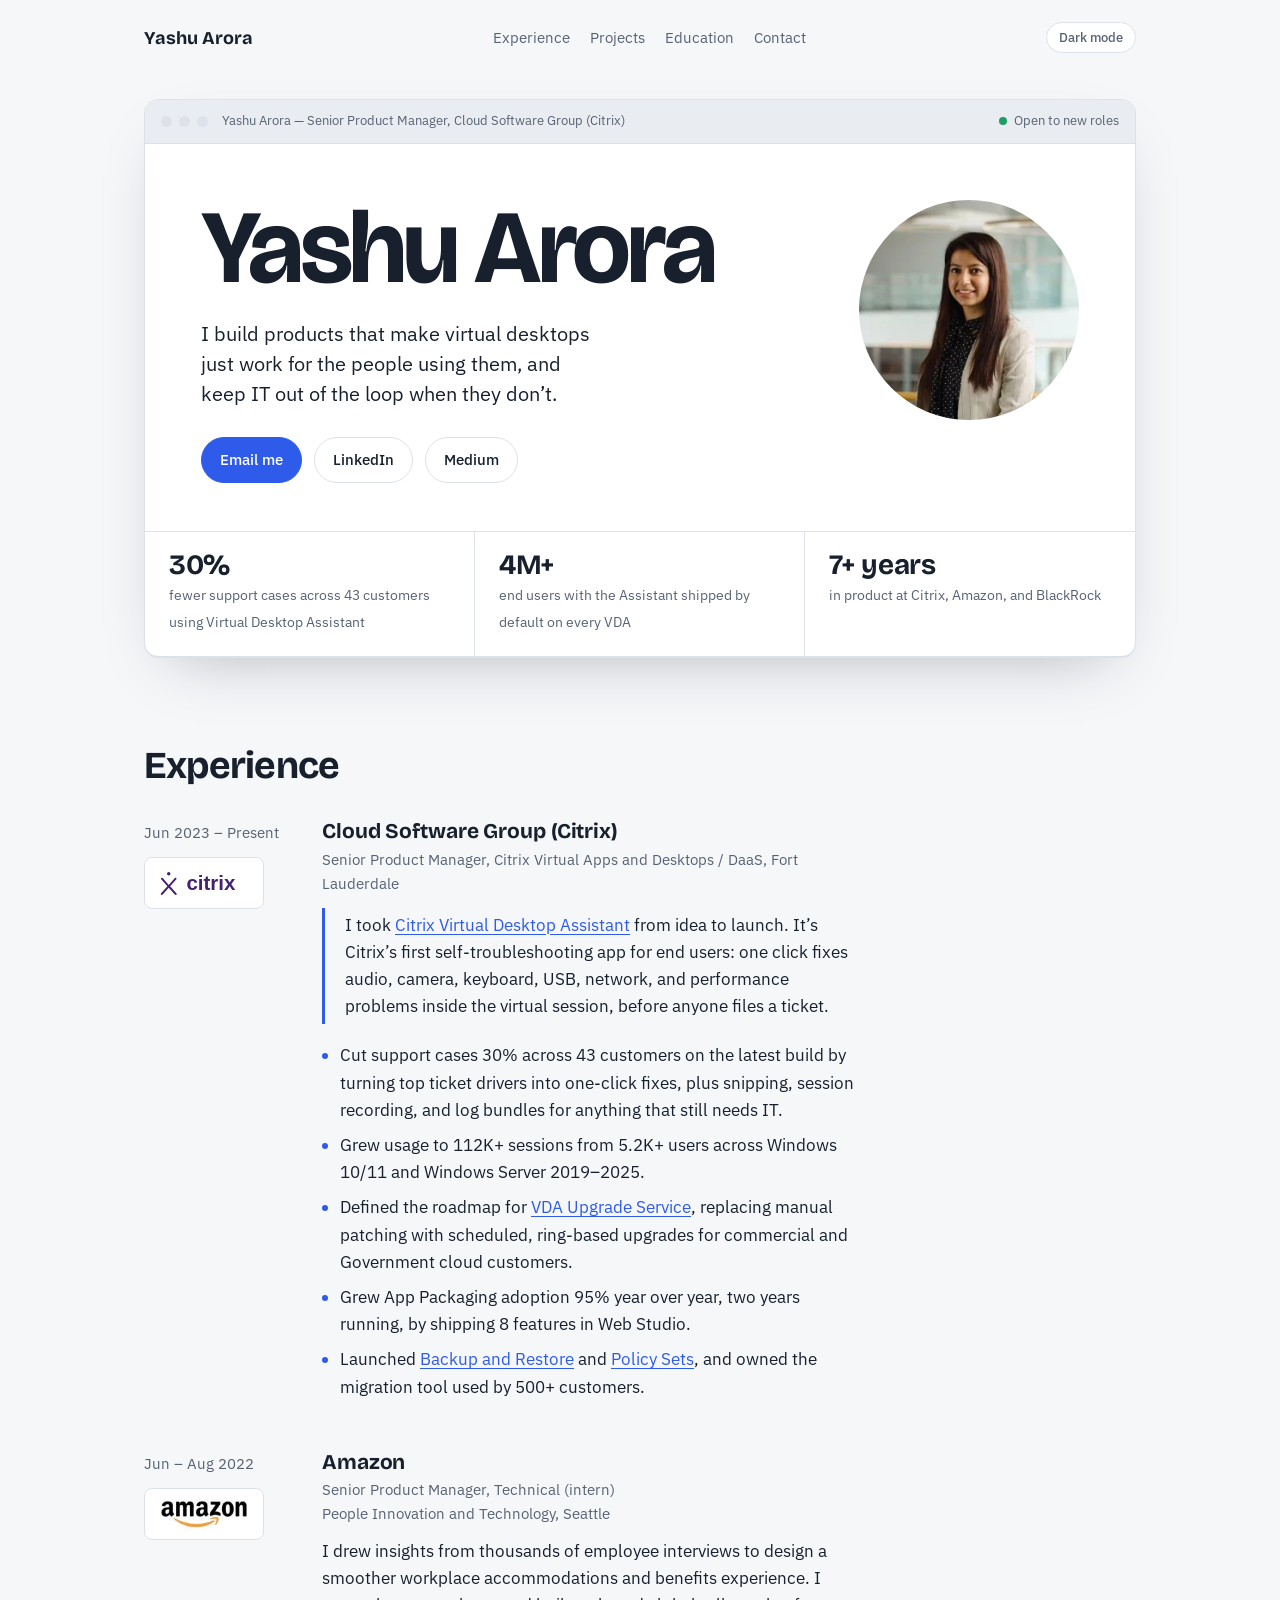
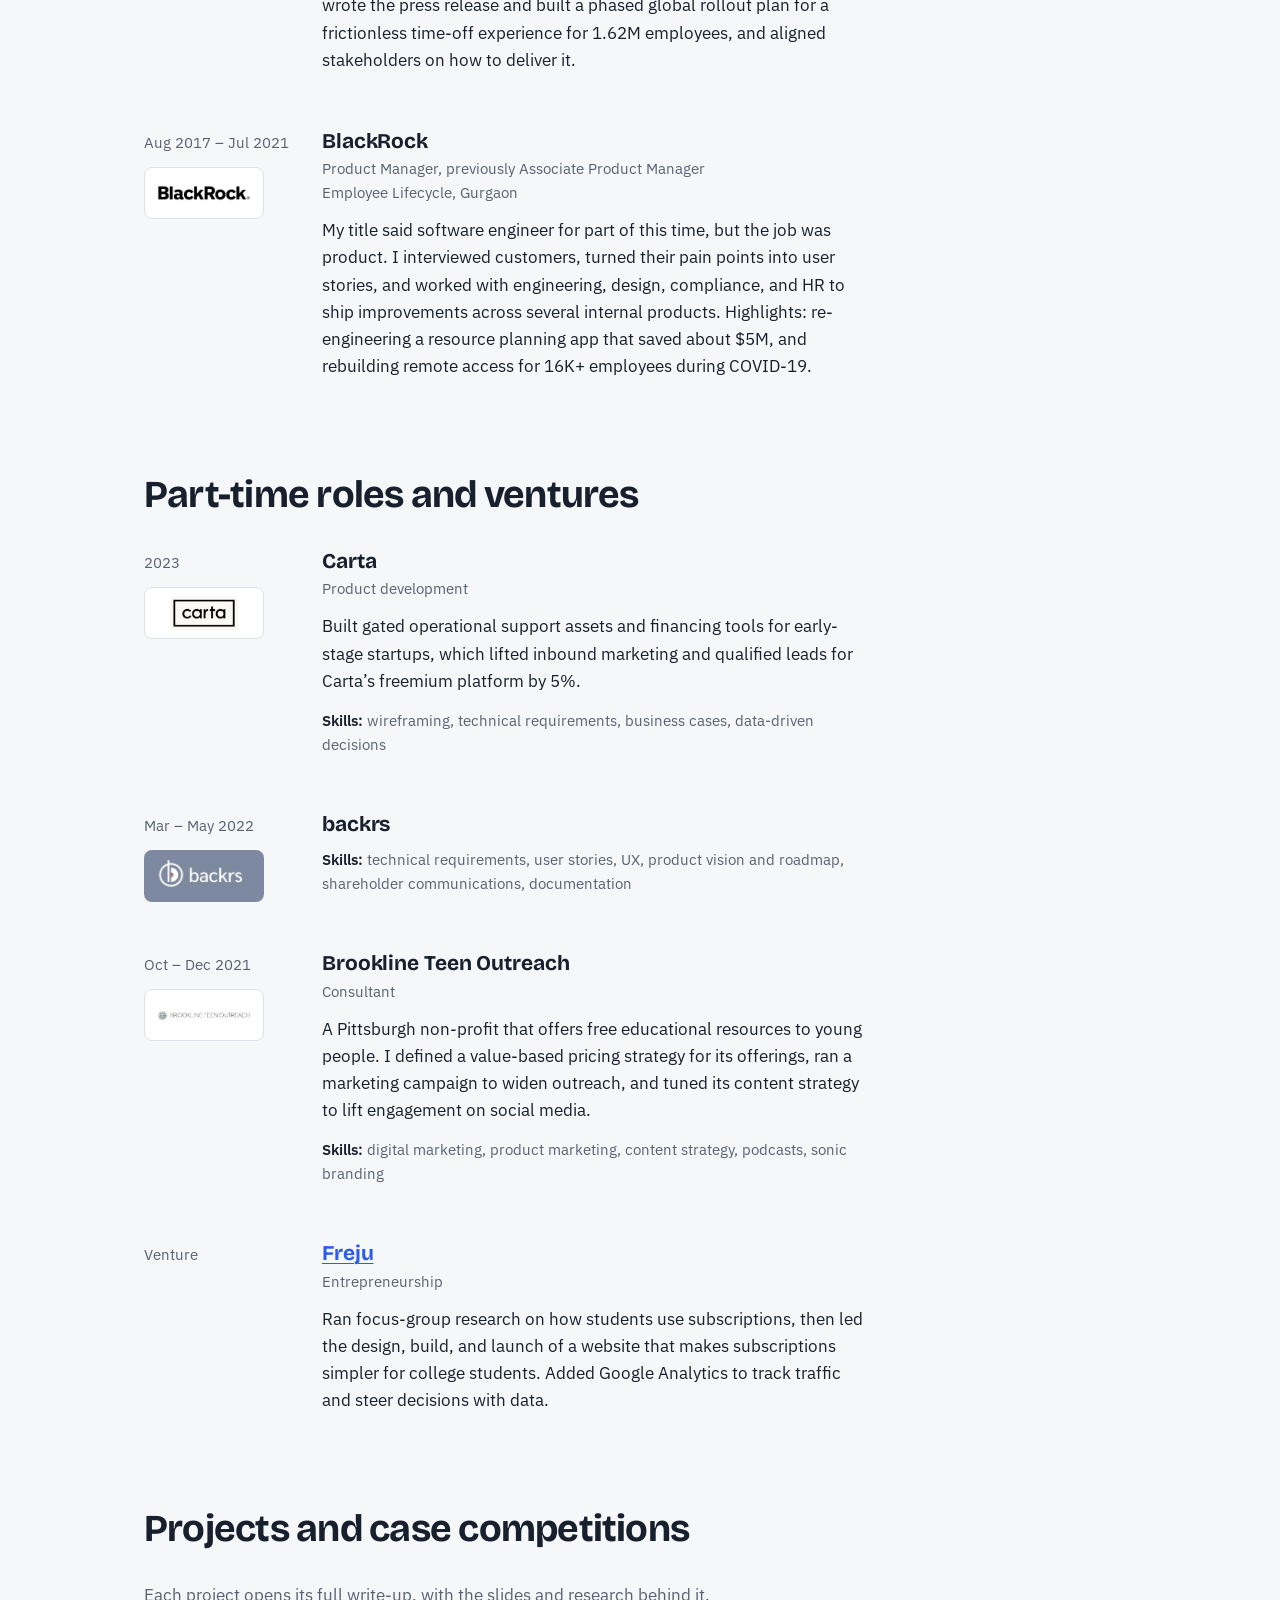
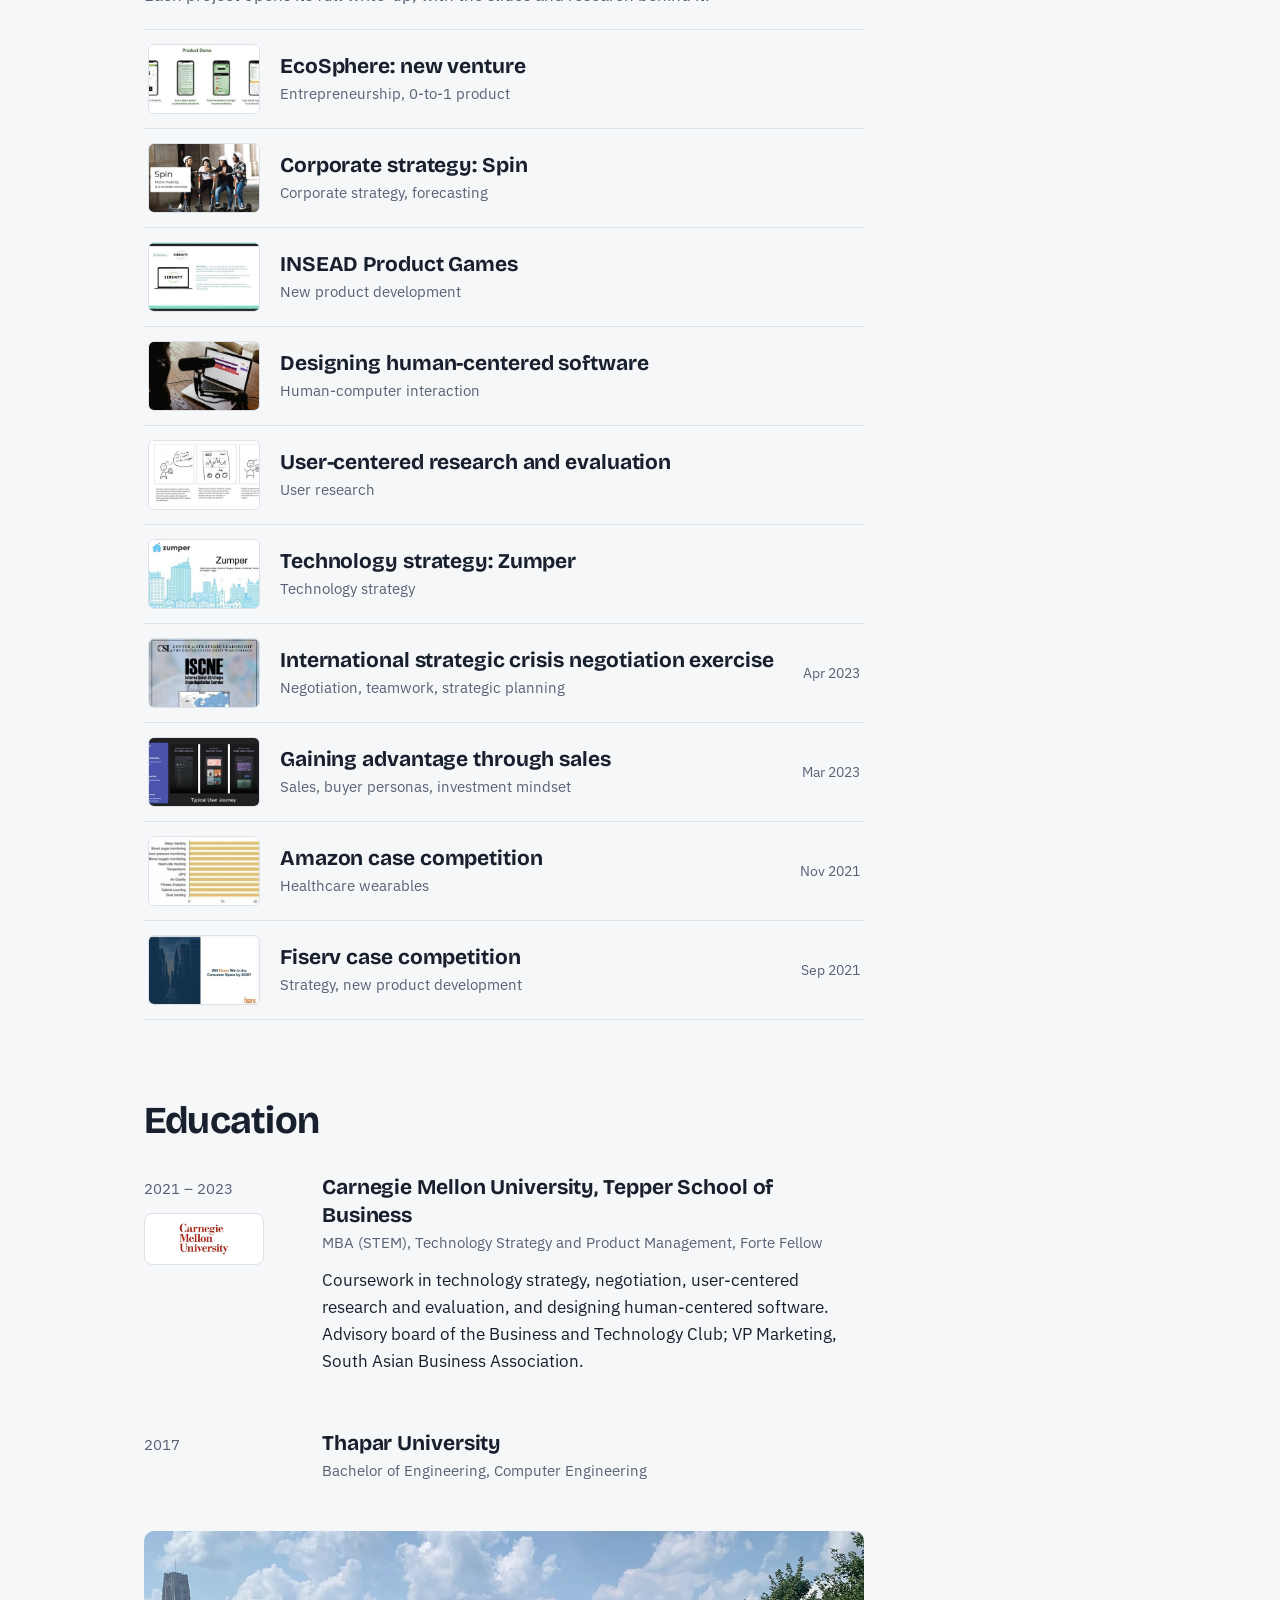
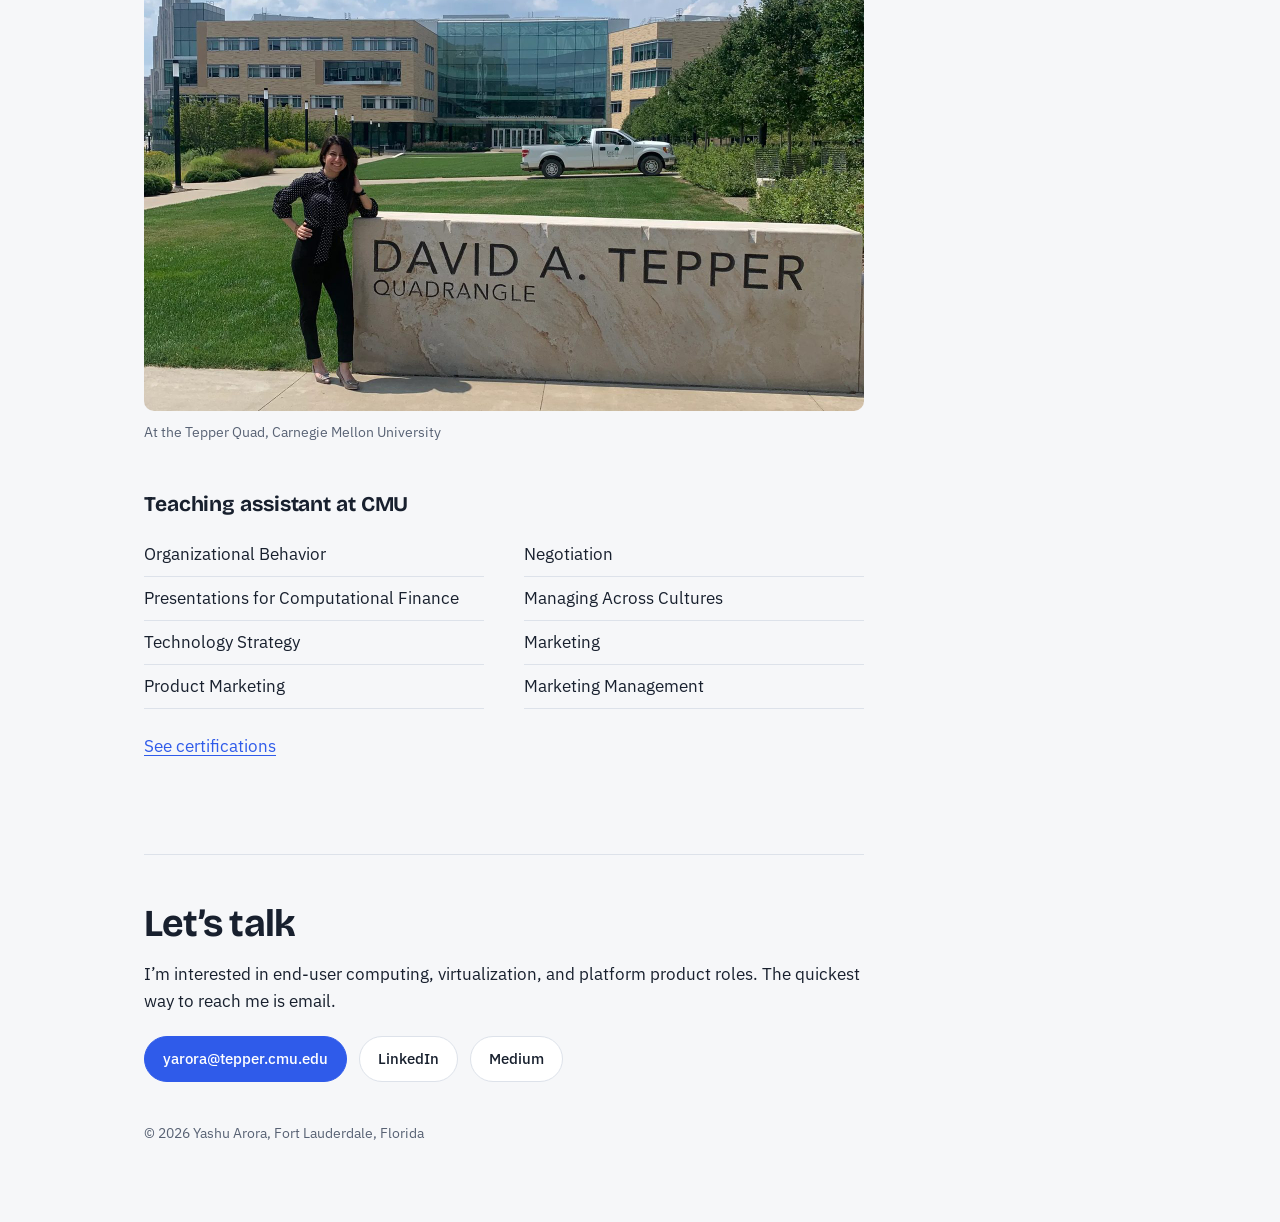
==== index.html @ 77d6bbfd "Add files via upload" ====
<!doctype html>
<html lang="en">
<head>
<meta charset="utf-8">
<meta name="viewport" content="width=device-width, initial-scale=1">
<title>Yashu Arora</title>
<meta name="description" content="Yashu Arora, Senior Product Manager at Cloud Software Group (Citrix). End-user computing, virtualization, and 0-to-1 products.">
<meta property="og:title" content="Yashu Arora — Product Manager">
<meta property="og:description" content="Senior Product Manager at Citrix. Built Citrix Virtual Desktop Assistant from 0 to 1.">
<link rel="icon" href="data:image/svg+xml,%3Csvg xmlns='http://www.w3.org/2000/svg' viewBox='0 0 64 64'%3E%3Crect width='64' height='64' rx='14' fill='%232F5BEA'/%3E%3Ctext x='32' y='42' font-family='Arial' font-weight='700' font-size='28' fill='white' text-anchor='middle'%3EYA%3C/text%3E%3C/svg%3E">
<link rel="preconnect" href="https://fonts.googleapis.com">
<link rel="preconnect" href="https://fonts.gstatic.com" crossorigin>
<link href="https://fonts.googleapis.com/css2?family=Bricolage+Grotesque:opsz,wght@12..96,500;12..96,700&family=IBM+Plex+Sans:ital,wght@0,400;0,500;0,600;1,400&display=swap" rel="stylesheet">
<style>
  :root {
    --bg: #F6F7F9;
    --surface: #FFFFFF;
    --ink: #18202E;
    --muted: #586274;
    --line: #DDE2EA;
    --accent: #2F5BEA;
    --accent-soft: #E6ECFD;
    --live: #1F9D63;
    --chrome: #E9ECF1;
    --display: "Bricolage Grotesque", "Helvetica Neue", Arial, sans-serif;
    --body: "IBM Plex Sans", "Helvetica Neue", Arial, sans-serif;
  }
  @media (prefers-color-scheme: dark) {
    :root:not([data-theme="light"]) {
      --bg: #10141C; --surface: #171D28; --ink: #E7EBF2; --muted: #9AA4B5;
      --line: #2A3242; --accent: #85A2FF; --accent-soft: #1E2944; --live: #4CC98C; --chrome: #1F2633;
    }
  }
  :root[data-theme="dark"] {
    --bg: #10141C; --surface: #171D28; --ink: #E7EBF2; --muted: #9AA4B5;
    --line: #2A3242; --accent: #85A2FF; --accent-soft: #1E2944; --live: #4CC98C; --chrome: #1F2633;
  }

  * { box-sizing: border-box; }
  html { -webkit-text-size-adjust: 100%; scroll-behavior: smooth; }
  body {
    margin: 0; background: var(--bg); color: var(--ink);
    font: 400 17px/1.6 var(--body);
    -webkit-font-smoothing: antialiased;
  }
  a { color: var(--accent); text-underline-offset: 3px; text-decoration-thickness: 1px; }
  a:hover { text-decoration-thickness: 2px; }
  :focus-visible { outline: 2px solid var(--accent); outline-offset: 3px; border-radius: 4px; }
  img { max-width: 100%; display: block; }

  .wrap { max-width: 1040px; margin: 0 auto; padding: 0 24px; }
  .col { max-width: 720px; }

  /* Top bar */
  .top { display: flex; justify-content: space-between; align-items: center; padding: 22px 0; gap: 16px; }
  .top .mark { font: 700 18px/1 var(--display); color: var(--ink); text-decoration: none; }
  .top nav { display: flex; gap: 20px; flex-wrap: wrap; }
  .top nav a { color: var(--muted); text-decoration: none; font-size: 15px; }
  .top nav a:hover { color: var(--ink); }

  /* Hero: a virtual desktop session window */
  .session {
    margin: 24px 0 88px; background: var(--surface); border: 1px solid var(--line);
    border-radius: 14px; overflow: hidden;
    box-shadow: 0 1px 0 var(--line), 0 24px 60px -30px rgba(24, 32, 46, .35);
  }
  .session-bar {
    display: flex; align-items: center; gap: 14px; padding: 11px 16px;
    background: var(--chrome); border-bottom: 1px solid var(--line); font-size: 13px; color: var(--muted);
  }
  .dots { display: flex; gap: 7px; }
  .dots i { width: 11px; height: 11px; border-radius: 50%; background: var(--line); display: block; }
  .session-bar .title { flex: 1; min-width: 0; white-space: nowrap; overflow: hidden; text-overflow: ellipsis; }
  .status { display: inline-flex; align-items: center; gap: 7px; white-space: nowrap; }
  .status::before {
    content: ""; width: 8px; height: 8px; border-radius: 50%; background: var(--live);
    box-shadow: 0 0 0 0 var(--live); animation: pulse 2.4s ease-out 1s 3;
  }
  @keyframes pulse { 0% { box-shadow: 0 0 0 0 color-mix(in srgb, var(--live) 60%, transparent); } 100% { box-shadow: 0 0 0 9px transparent; } }

  .session-body { display: grid; grid-template-columns: 1fr 220px; gap: 48px; padding: 56px 56px 48px; align-items: start; }
  .hero-name {
    font: 700 clamp(48px, 9vw, 104px)/.92 var(--display); letter-spacing: -0.035em; margin: 0 0 24px;
  }
  .hero-lede { font-size: 20px; line-height: 1.5; color: var(--ink); margin: 0 0 28px; max-width: 34ch; }
  .hero-links { display: flex; gap: 12px; flex-wrap: wrap; }
  .btn {
    display: inline-flex; align-items: center; gap: 8px; padding: 10px 18px; border-radius: 999px;
    border: 1px solid var(--line); color: var(--ink); text-decoration: none; font-weight: 500; font-size: 15px; background: var(--surface);
  }
  .btn:hover { border-color: var(--ink); }
  .btn.primary { background: var(--accent); border-color: var(--accent); color: #fff; }
  :root[data-theme="dark"] .btn.primary { color: #0E1320; }
  @media (prefers-color-scheme: dark) { :root:not([data-theme="light"]) .btn.primary { color: #0E1320; } }

  .portrait {
    width: 220px; aspect-ratio: 1; border-radius: 50%; background: var(--accent-soft); overflow: hidden;
    display: grid; place-items: center; color: var(--accent); font: 700 64px/1 var(--display);
  }
  .portrait img { width: 100%; height: 100% !important; object-fit: cover; }
  .portrait img + span { display: none; }
  .campus { margin: 36px 0 0; }
  .campus img { width: 100%; height: auto; border-radius: 10px; aspect-ratio: 3 / 2; object-fit: cover; }
  .campus figcaption { color: var(--muted); font-size: 14px; margin-top: 10px; }

  .readout {
    display: grid; grid-template-columns: repeat(3, 1fr); border-top: 1px solid var(--line);
  }
  .readout div { padding: 18px 24px 20px; border-right: 1px solid var(--line); }
  .readout div:last-child { border-right: 0; }
  .readout b { display: block; font: 700 28px/1.1 var(--display); letter-spacing: -0.01em; }
  .readout span { font-size: 14px; color: var(--muted); }

  /* Sections */
  section { padding: 0 0 80px; }
  h2 {
    font: 700 clamp(28px, 4vw, 38px)/1.1 var(--display); letter-spacing: -0.02em; margin: 0 0 32px;
  }
  h3 { font: 700 21px/1.3 var(--display); margin: 0; letter-spacing: -0.005em; }
  .role { color: var(--muted); font-size: 15px; margin: 2px 0 12px; }
  p { margin: 0 0 14px; }

  .timeline { display: grid; gap: 40px; }
  .entry { display: grid; grid-template-columns: 150px 1fr; gap: 28px; }
  .when { color: var(--muted); font-size: 15px; padding-top: 3px; font-variant-numeric: tabular-nums; }
  .entry ul { margin: 6px 0 0; padding-left: 18px; }
  .entry li { margin-bottom: 8px; }
  .entry li::marker { color: var(--accent); }
  .skills { font-size: 15px; color: var(--muted); margin-top: 10px; }
  .skills strong { color: var(--ink); font-weight: 600; }

  .logo {
    display: flex; align-items: center; justify-content: center; margin-top: 12px;
    width: 120px; height: 52px; padding: 8px 12px; background: #fff; border: 1px solid var(--line); border-radius: 8px; overflow: hidden;
  }
  .logo img { max-width: 100%; max-height: 100%; width: auto; height: auto; object-fit: contain; }
  .logo.flush { padding: 0; border: 0; }
  .logo.flush img { width: 100%; height: 100%; max-width: none; max-height: none; object-fit: cover; }
  .feature {
    border-left: 3px solid var(--accent); padding: 4px 0 4px 20px; margin: 0 0 18px;
  }

  /* Projects */
  .projects { list-style: none; margin: 0; padding: 0; border-top: 1px solid var(--line); }
  .projects li { border-bottom: 1px solid var(--line); }
  .projects a {
    display: grid; grid-template-columns: 112px 1fr auto; column-gap: 20px; row-gap: 2px; align-items: center;
    padding: 14px 4px; text-decoration: none; color: var(--ink);
  }
  .projects .thumb {
    grid-row: 1 / span 2; width: 112px; height: 70px; object-fit: cover; border-radius: 6px;
    border: 1px solid var(--line); background: var(--surface);
  }
  .projects h3 { grid-column: 2; align-self: end; }
  .projects a:hover h3 { color: var(--accent); }
  .projects a:hover .thumb { border-color: var(--accent); }
  .projects .tags { grid-column: 2; align-self: start; color: var(--muted); font-size: 15px; }
  .projects .date { grid-row: 1 / span 2; grid-column: 3; align-self: center; color: var(--muted); font-size: 14px; white-space: nowrap; }

  .twocol { columns: 2; column-gap: 40px; padding: 0; margin: 0; list-style: none; }
  .twocol li { break-inside: avoid; padding: 8px 0; border-bottom: 1px solid var(--line); }
  .twocol a { color: var(--ink); text-decoration: none; }
  .twocol a:hover { color: var(--accent); }

  footer { border-top: 1px solid var(--line); padding: 48px 0 64px; }
  footer h2 { margin-bottom: 16px; }
  .contact { display: flex; gap: 12px; flex-wrap: wrap; margin-top: 20px; }
  .fine { color: var(--muted); font-size: 14px; margin-top: 40px; }

  .theme-toggle {
    border: 1px solid var(--line); background: var(--surface); color: var(--muted);
    border-radius: 999px; padding: 6px 12px; font: 500 13px var(--body); cursor: pointer;
  }

  @media (max-width: 820px) {
    .session-body { grid-template-columns: 1fr; padding: 32px 24px 28px; gap: 28px; }
    .portrait { width: 132px; font-size: 40px; order: -1; }
    .readout { grid-template-columns: 1fr; }
    .readout div { border-right: 0; border-bottom: 1px solid var(--line); padding: 14px 24px; }
    .readout div:last-child { border-bottom: 0; }
    .entry { grid-template-columns: 1fr; gap: 6px; }
    .logo { width: 104px; height: 44px; margin: 8px 0 4px; }
    .twocol { columns: 1; }
    .top nav { display: none; }
    .session { margin-bottom: 64px; }
    .session-bar .status { display: none; }
  }
  @media (max-width: 420px) {
    .wrap { padding: 0 16px; }
    .hero-lede { font-size: 18px; }
    .projects a { grid-template-columns: 88px 1fr; column-gap: 14px; }
    .projects .thumb { width: 88px; height: 55px; grid-row: 1 / span 3; align-self: start; }
    .projects .date { grid-row: auto; grid-column: 2; }
  }
  @media (prefers-reduced-motion: reduce) {
    .status::before { animation: none; }
    html { scroll-behavior: auto; }
  }
</style>
</head>
<body>
<div class="wrap">

  <header class="top">
    <a class="mark" href="#">Yashu Arora</a>
    <nav aria-label="Sections">
      <a href="#experience">Experience</a>
      <a href="#projects">Projects</a>
      <a href="#education">Education</a>
      <a href="#contact">Contact</a>
    </nav>
    <button class="theme-toggle" type="button" id="themeToggle" aria-label="Switch color theme">Dark mode</button>
  </header>

  <main>
    <div class="session" role="region" aria-label="Introduction">
      <div class="session-bar" aria-hidden="true">
        <span class="dots"><i></i><i></i><i></i></span>
        <span class="title">Yashu Arora — Senior Product Manager, Cloud Software Group (Citrix)</span>
        <span class="status">Open to new roles</span>
      </div>
      <div class="session-body">
        <div>
          <h1 class="hero-name">Yashu Arora</h1>
          <p class="hero-lede">I build products that make virtual desktops just work for the people using them, and keep IT out of the loop when they don’t.</p>
          <div class="hero-links">
            <a class="btn primary" href="mailto:yarora@tepper.cmu.edu">Email me</a>
            <a class="btn" href="https://www.linkedin.com/in/arorayashu/" target="_blank" rel="noopener">LinkedIn</a>
            <a class="btn" href="https://medium.com/@yashu.sna" target="_blank" rel="noopener">Medium</a>
          </div>
        </div>
        <div class="portrait">
          <img src="assets/profile.jpg" alt="Portrait of Yashu Arora" width="256" height="256" onerror="this.remove()">
          <span>YA</span>
        </div>
      </div>
      <div class="readout">
        <div><b>30%</b><span>fewer support cases across 43 customers using Virtual Desktop Assistant</span></div>
        <div><b>4M+</b><span>end users with the Assistant shipped by default on every VDA</span></div>
        <div><b>7+ years</b><span>in product at Citrix, Amazon, and BlackRock</span></div>
      </div>
    </div>

    <div class="col">
      <section id="experience" aria-labelledby="exp-h">
        <h2 id="exp-h">Experience</h2>
        <div class="timeline">

          <article class="entry">
            <div class="when">Jun 2023 – Present<span class="logo"><img src="assets/logos/citrix.svg" alt="Citrix logo"></span></div>
            <div>
              <h3>Cloud Software Group (Citrix)</h3>
              <p class="role">Senior Product Manager, Citrix Virtual Apps and Desktops / DaaS, Fort Lauderdale</p>
              <p class="feature">I took <a href="https://docs.citrix.com/en-us/citrix-virtual-apps-desktops/manage-deployment/assistant-app.html" target="_blank" rel="noopener">Citrix Virtual Desktop Assistant</a> from idea to launch. It’s Citrix’s first self-troubleshooting app for end users: one click fixes audio, camera, keyboard, USB, network, and performance problems inside the virtual session, before anyone files a ticket.</p>
              <ul>
                <li>Cut support cases 30% across 43 customers on the latest build by turning top ticket drivers into one-click fixes, plus snipping, session recording, and log bundles for anything that still needs IT.</li>
                <li>Grew usage to 112K+ sessions from 5.2K+ users across Windows 10/11 and Windows Server 2019–2025.</li>
                <li>Defined the roadmap for <a href="https://docs.citrix.com/en-us/citrix-daas/upgrade-vda-intro.html" target="_blank" rel="noopener">VDA Upgrade Service</a>, replacing manual patching with scheduled, ring-based upgrades for commercial and Government cloud customers.</li>
                <li>Grew App Packaging adoption 95% year over year, two years running, by shipping 8 features in Web Studio.</li>
                <li>Launched <a href="https://docs.citrix.com/en-us/citrix-daas/backup-migrate-configuration/backup-restore-studio.html" target="_blank" rel="noopener">Backup and Restore</a> and <a href="https://docs.citrix.com/en-us/citrix-virtual-apps-desktops/policies/policies-sets" target="_blank" rel="noopener">Policy Sets</a>, and owned the migration tool used by 500+ customers.</li>
              </ul>
            </div>
          </article>

          <article class="entry">
            <div class="when">Jun – Aug 2022<span class="logo"><img src="assets/logos/amazon.png" alt="Amazon logo"></span></div>
            <div>
              <h3>Amazon</h3>
              <p class="role">Senior Product Manager, Technical (intern)<br>People Innovation and Technology, Seattle</p>
              <p>I drew insights from thousands of employee interviews to design a smoother workplace accommodations and benefits experience. I wrote the press release and built a phased global rollout plan for a frictionless time-off experience for 1.62M employees, and aligned stakeholders on how to deliver it.</p>
            </div>
          </article>

          <article class="entry">
            <div class="when">Aug 2017 – Jul 2021<span class="logo"><img src="assets/logos/blackrock.png" alt="BlackRock logo"></span></div>
            <div>
              <h3>BlackRock</h3>
              <p class="role">Product Manager, previously Associate Product Manager<br>Employee Lifecycle, Gurgaon</p>
              <p>My title said software engineer for part of this time, but the job was product. I interviewed customers, turned their pain points into user stories, and worked with engineering, design, compliance, and HR to ship improvements across several internal products. Highlights: re-engineering a resource planning app that saved about $5M, and rebuilding remote access for 16K+ employees during COVID-19.</p>
            </div>
          </article>

        </div>
      </section>

      <section id="side" aria-labelledby="side-h">
        <h2 id="side-h">Part-time roles and ventures</h2>
        <div class="timeline">

          <article class="entry">
            <div class="when">2023<span class="logo"><img src="assets/logos/carta.png" alt="Carta logo"></span></div>
            <div>
              <h3>Carta</h3>
              <p class="role">Product development</p>
              <p>Built gated operational support assets and financing tools for early-stage startups, which lifted inbound marketing and qualified leads for Carta’s freemium platform by 5%.</p>
              <p class="skills"><strong>Skills:</strong> wireframing, technical requirements, business cases, data-driven decisions</p>
            </div>
          </article>

          <article class="entry">
            <div class="when">Mar – May 2022<span class="logo flush"><img src="assets/logos/backrs.png" alt="backrs logo"></span></div>
            <div>
              <h3>backrs</h3>
              <p class="skills"><strong>Skills:</strong> technical requirements, user stories, UX, product vision and roadmap, shareholder communications, documentation</p>
            </div>
          </article>

          <article class="entry">
            <div class="when">Oct – Dec 2021<span class="logo"><img src="assets/logos/brookline.png" alt="Brookline Teen Outreach logo"></span></div>
            <div>
              <h3>Brookline Teen Outreach</h3>
              <p class="role">Consultant</p>
              <p>A Pittsburgh non-profit that offers free educational resources to young people. I defined a value-based pricing strategy for its offerings, ran a marketing campaign to widen outreach, and tuned its content strategy to lift engagement on social media.</p>
              <p class="skills"><strong>Skills:</strong> digital marketing, product marketing, content strategy, podcasts, sonic branding</p>
            </div>
          </article>

          <article class="entry">
            <div class="when">Venture</div>
            <div>
              <h3><a href="https://www.freju.org/" target="_blank" rel="noopener">Freju</a></h3>
              <p class="role">Entrepreneurship</p>
              <p>Ran focus-group research on how students use subscriptions, then led the design, build, and launch of a website that makes subscriptions simpler for college students. Added Google Analytics to track traffic and steer decisions with data.</p>
            </div>
          </article>

        </div>
      </section>

      <section id="projects" aria-labelledby="proj-h">
        <h2 id="proj-h">Projects and case competitions</h2>
        <p style="color:var(--muted);margin-bottom:20px">Each project opens its full write-up, with the slides and research behind it.</p>
        <ul class="projects">
          <li><a href="projects/ecosphere.html"><img class="thumb" src="assets/thumbs/ecosphere.jpg" alt="" width="320" height="200" loading="lazy"><h3>EcoSphere: new venture</h3><span class="tags">Entrepreneurship, 0-to-1 product</span></a></li>
          <li><a href="projects/spin.html"><img class="thumb" src="assets/thumbs/spin.jpg" alt="" width="320" height="200" loading="lazy"><h3>Corporate strategy: Spin</h3><span class="tags">Corporate strategy, forecasting</span></a></li>
          <li><a href="projects/insead-product-games.html"><img class="thumb" src="assets/thumbs/insead-product-games.jpg" alt="" width="320" height="200" loading="lazy"><h3>INSEAD Product Games</h3><span class="tags">New product development</span></a></li>
          <li><a href="projects/designing-human-centered-software.html"><img class="thumb" src="assets/thumbs/designing-human-centered-software.jpg" alt="" width="320" height="200" loading="lazy"><h3>Designing human-centered software</h3><span class="tags">Human-computer interaction</span></a></li>
          <li><a href="projects/user-centered-research.html"><img class="thumb" src="assets/thumbs/user-centered-research.jpg" alt="" width="320" height="200" loading="lazy"><h3>User-centered research and evaluation</h3><span class="tags">User research</span></a></li>
          <li><a href="projects/zumper.html"><img class="thumb" src="assets/thumbs/zumper.jpg" alt="" width="320" height="200" loading="lazy"><h3>Technology strategy: Zumper</h3><span class="tags">Technology strategy</span></a></li>
          <li><a href="projects/crisis-negotiation-exercise.html"><img class="thumb" src="assets/thumbs/crisis-negotiation-exercise.jpg" alt="" width="320" height="200" loading="lazy"><h3>International strategic crisis negotiation exercise</h3><span class="tags">Negotiation, teamwork, strategic planning</span><span class="date">Apr 2023</span></a></li>
          <li><a href="projects/gaining-advantage-through-sales.html"><img class="thumb" src="assets/thumbs/gaining-advantage-through-sales.jpg" alt="" width="320" height="200" loading="lazy"><h3>Gaining advantage through sales</h3><span class="tags">Sales, buyer personas, investment mindset</span><span class="date">Mar 2023</span></a></li>
          <li><a href="projects/amazon-case-competition.html"><img class="thumb" src="assets/thumbs/amazon-case-competition.jpg" alt="" width="320" height="200" loading="lazy"><h3>Amazon case competition</h3><span class="tags">Healthcare wearables</span><span class="date">Nov 2021</span></a></li>
          <li><a href="projects/fiserv-case-competition.html"><img class="thumb" src="assets/thumbs/fiserv-case-competition.jpg" alt="" width="320" height="200" loading="lazy"><h3>Fiserv case competition</h3><span class="tags">Strategy, new product development</span><span class="date">Sep 2021</span></a></li>
        </ul>
      </section>

      <section id="education" aria-labelledby="edu-h">
        <h2 id="edu-h">Education</h2>
        <div class="timeline">
          <article class="entry">
            <div class="when">2021 – 2023<span class="logo"><img src="assets/logos/cmu.png" alt="Carnegie Mellon University logo"></span></div>
            <div>
              <h3>Carnegie Mellon University, Tepper School of Business</h3>
              <p class="role">MBA (STEM), Technology Strategy and Product Management, Forte Fellow</p>
              <p>Coursework in technology strategy, negotiation, user-centered research and evaluation, and designing human-centered software. Advisory board of the Business and Technology Club; VP Marketing, South Asian Business Association.</p>
            </div>
          </article>
          <article class="entry">
            <div class="when">2017</div>
            <div>
              <h3>Thapar University</h3>
              <p class="role">Bachelor of Engineering, Computer Engineering</p>
            </div>
          </article>
        </div>

        <figure class="campus">
          <img src="assets/tepper.jpg" alt="Yashu Arora at the David A. Tepper Quadrangle, Carnegie Mellon University" width="1440" height="960" loading="lazy">
          <figcaption>At the Tepper Quad, Carnegie Mellon University</figcaption>
        </figure>

        <h3 style="margin:48px 0 14px">Teaching assistant at CMU</h3>
        <ul class="twocol">
          <li><a href="https://cmucourses.com/course/70-311" target="_blank" rel="noopener">Organizational Behavior</a></li>
          <li><a href="https://www.cmu.edu/mscf/academics/curriculum/46971-presentations-for-computational-finance.html" target="_blank" rel="noopener">Presentations for Computational Finance</a></li>
          <li><a href="https://www.cmu.edu/tepper/programs/courses/45872.html" target="_blank" rel="noopener">Technology Strategy</a></li>
          <li><a href="https://www.cmu.edu/tepper/programs/courses/46872.html" target="_blank" rel="noopener">Product Marketing</a></li>
          <li><a href="https://api.heinz.cmu.edu/courses_api/course_detail/94-800/" target="_blank" rel="noopener">Negotiation</a></li>
          <li><a href="https://cmucourses.com/course/70-342" target="_blank" rel="noopener">Managing Across Cultures</a></li>
          <li><a href="https://cmucourses.com/course/70-381" target="_blank" rel="noopener">Marketing</a></li>
          <li><a href="https://www.cmu.edu/tepper/programs/courses/45730.html" target="_blank" rel="noopener">Marketing Management</a></li>
        </ul>
        <p style="margin-top:24px"><a href="projects/certifications.html">See certifications</a></p>
      </section>
    </div>
  </main>

  <footer id="contact" class="col">
    <h2>Let’s talk</h2>
    <p>I’m interested in end-user computing, virtualization, and platform product roles. The quickest way to reach me is email.</p>
    <div class="contact">
      <a class="btn primary" href="mailto:yarora@tepper.cmu.edu">yarora@tepper.cmu.edu</a>
      <a class="btn" href="https://www.linkedin.com/in/arorayashu/" target="_blank" rel="noopener">LinkedIn</a>
      <a class="btn" href="https://medium.com/@yashu.sna" target="_blank" rel="noopener">Medium</a>
    </div>
    <p class="fine">© <span id="yr">2026</span> Yashu Arora, Fort Lauderdale, Florida</p>
  </footer>

</div>
<script>
  (function () {
    var root = document.documentElement, btn = document.getElementById('themeToggle');
    function isDark() {
      var t = root.getAttribute('data-theme');
      return t ? t === 'dark' : window.matchMedia('(prefers-color-scheme: dark)').matches;
    }
    function label() { btn.textContent = isDark() ? 'Light mode' : 'Dark mode'; }
    try { var saved = localStorage.getItem('theme'); if (saved) root.setAttribute('data-theme', saved); } catch (e) {}
    label();
    btn.addEventListener('click', function () {
      var next = isDark() ? 'light' : 'dark';
      root.setAttribute('data-theme', next);
      try { localStorage.setItem('theme', next); } catch (e) {}
      label();
    });
    document.getElementById('yr').textContent = new Date().getFullYear();
  })();
</script>
</body>
</html>
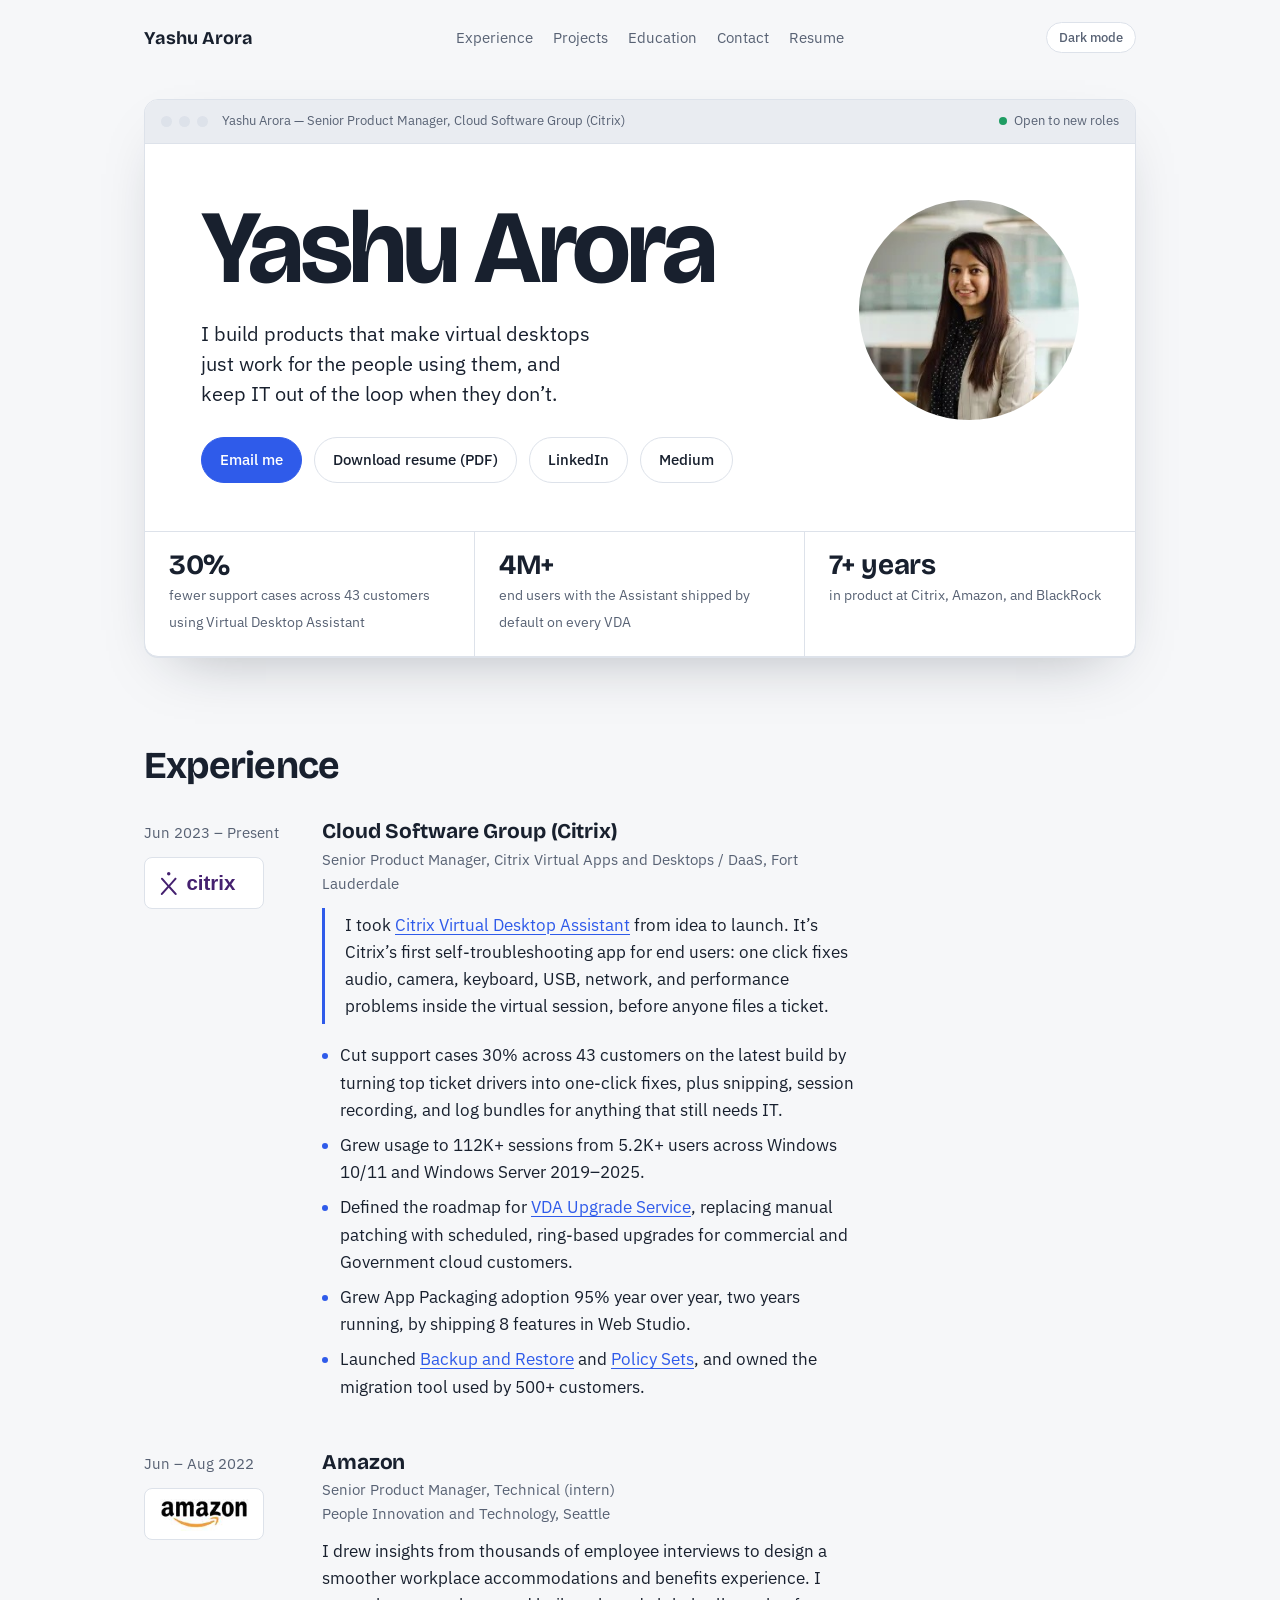
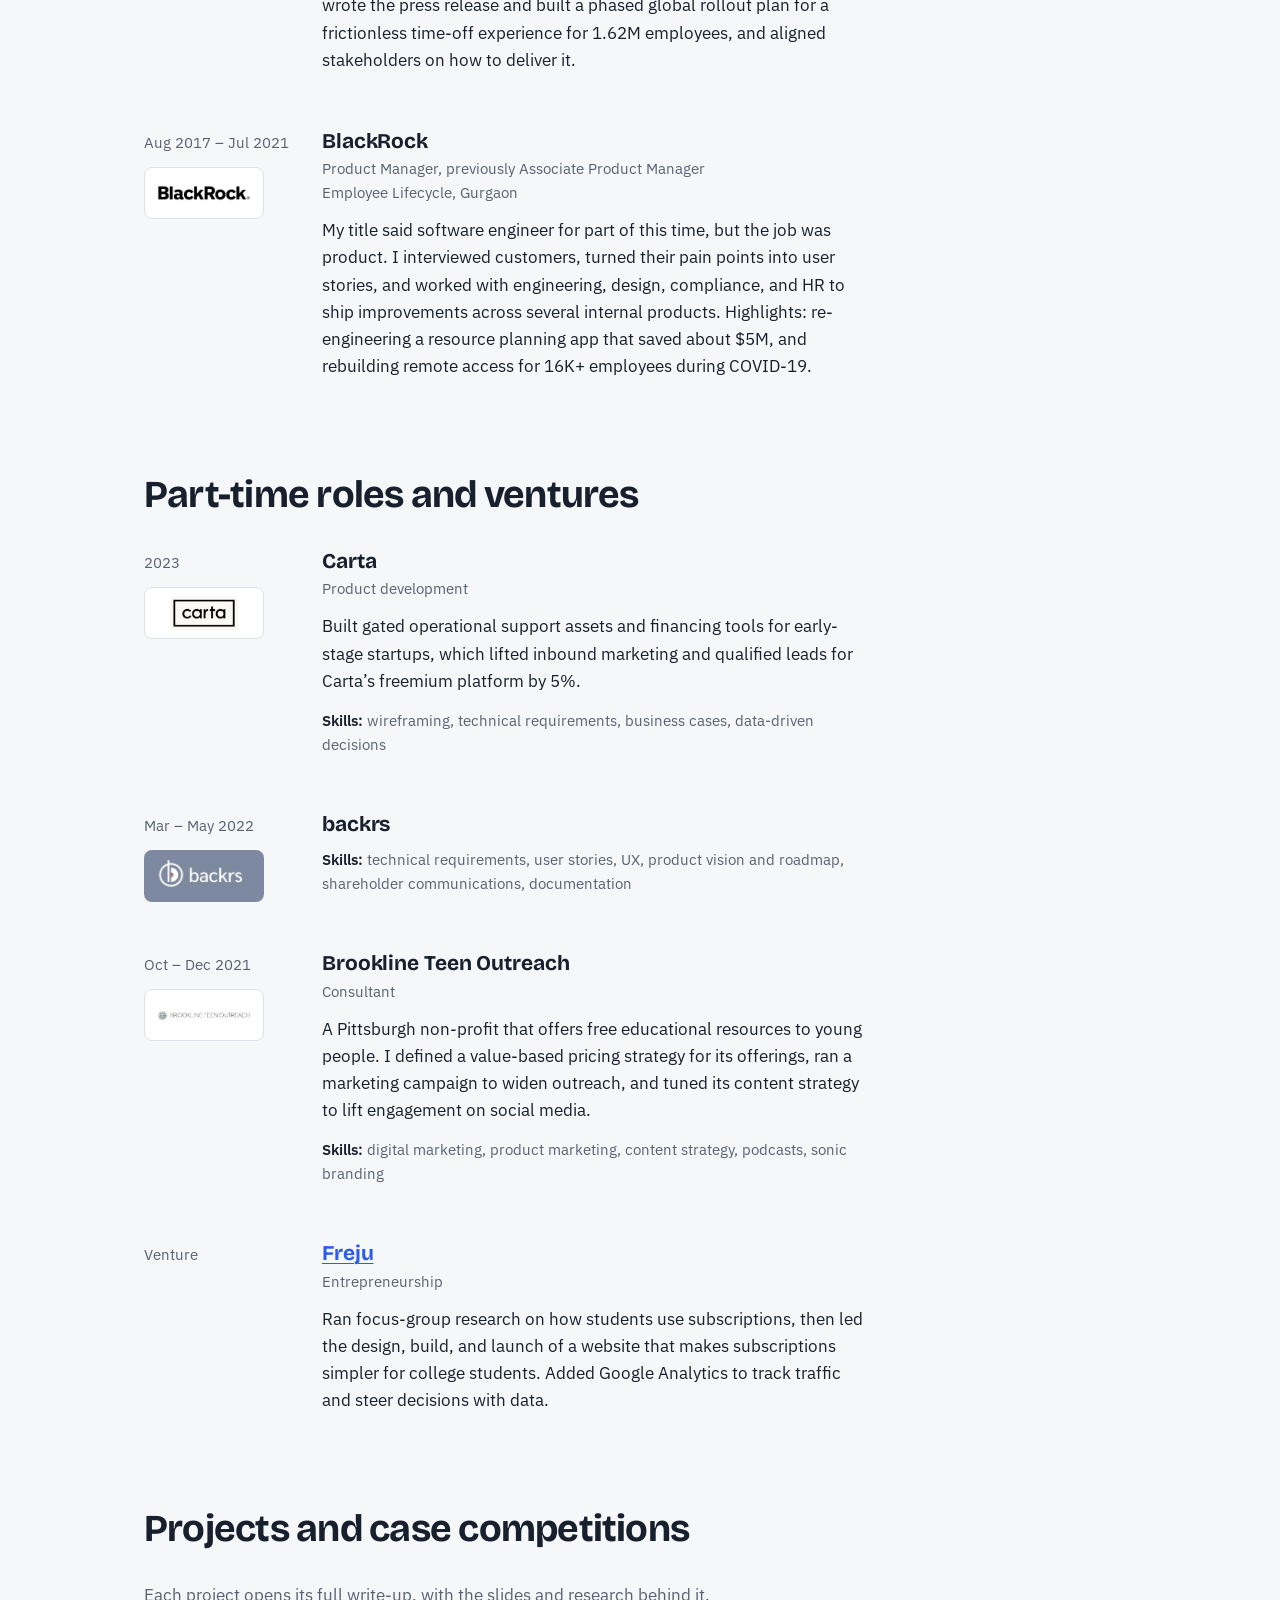
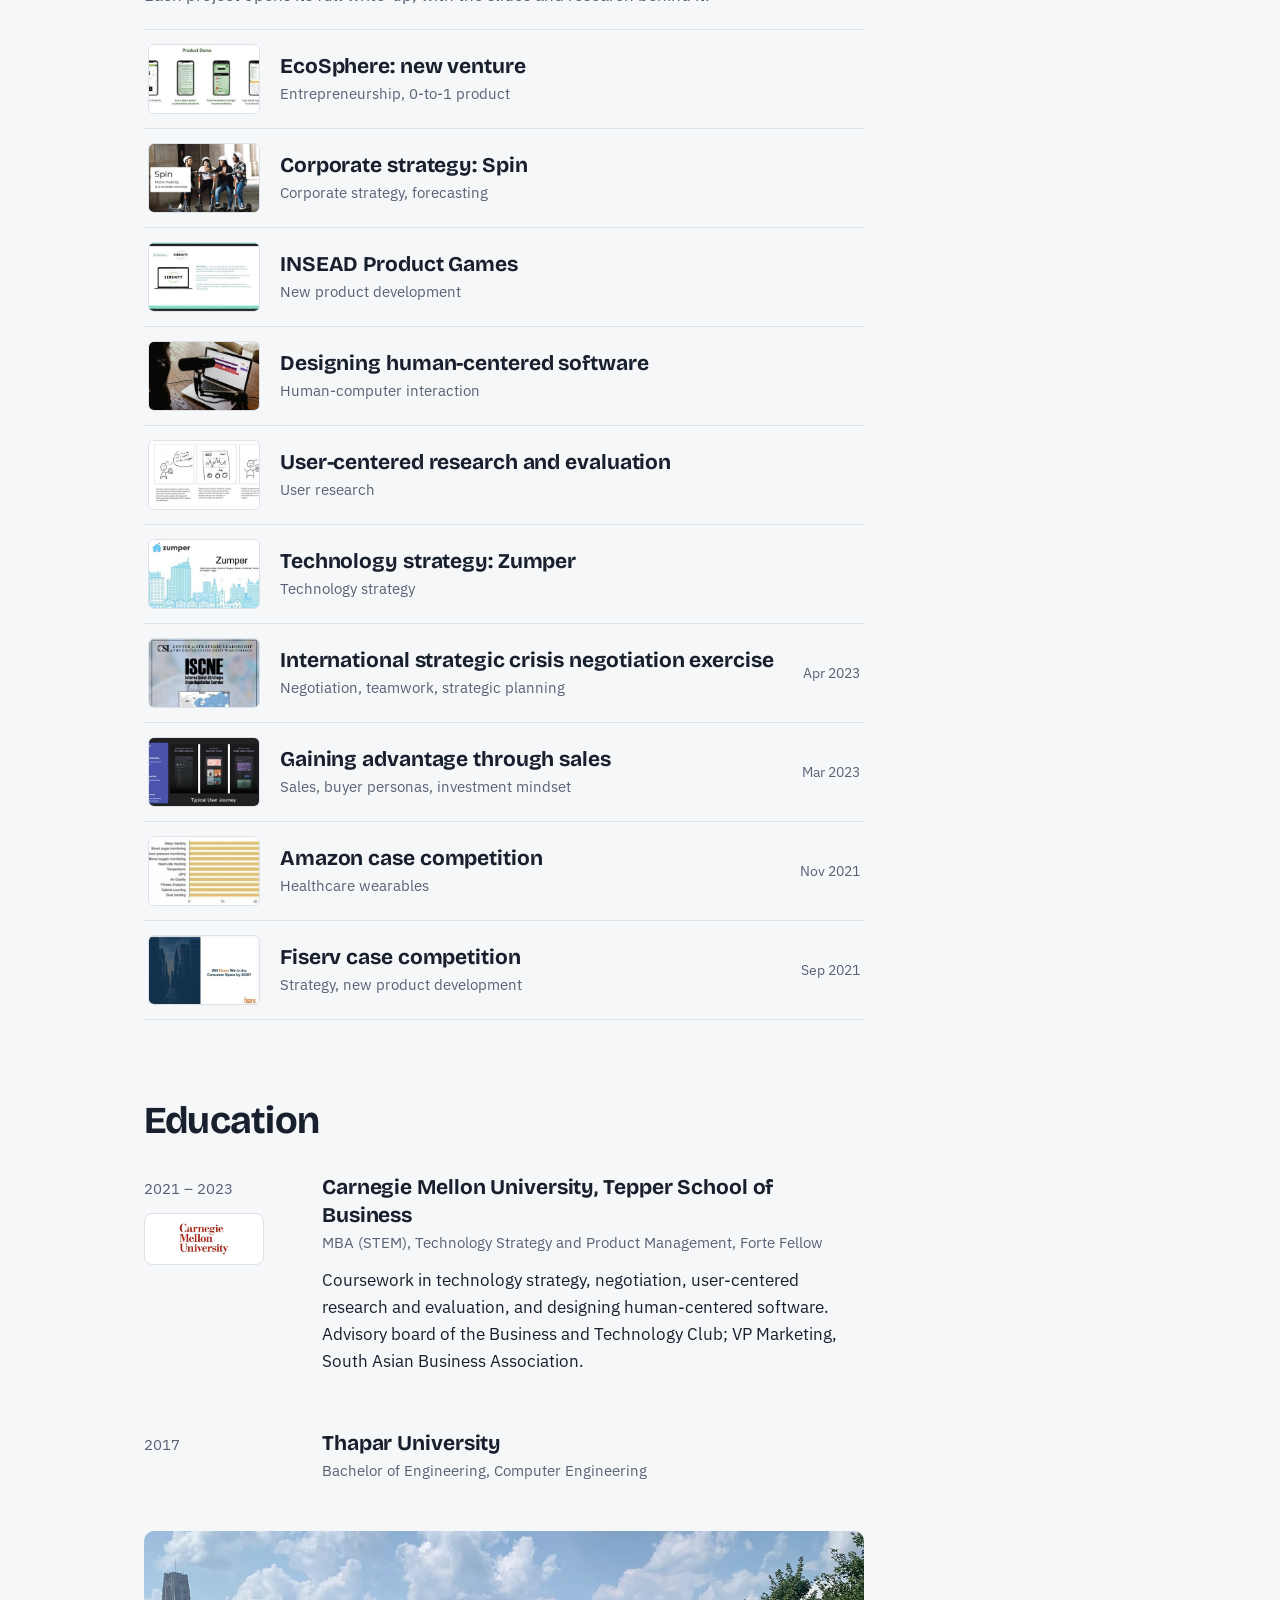
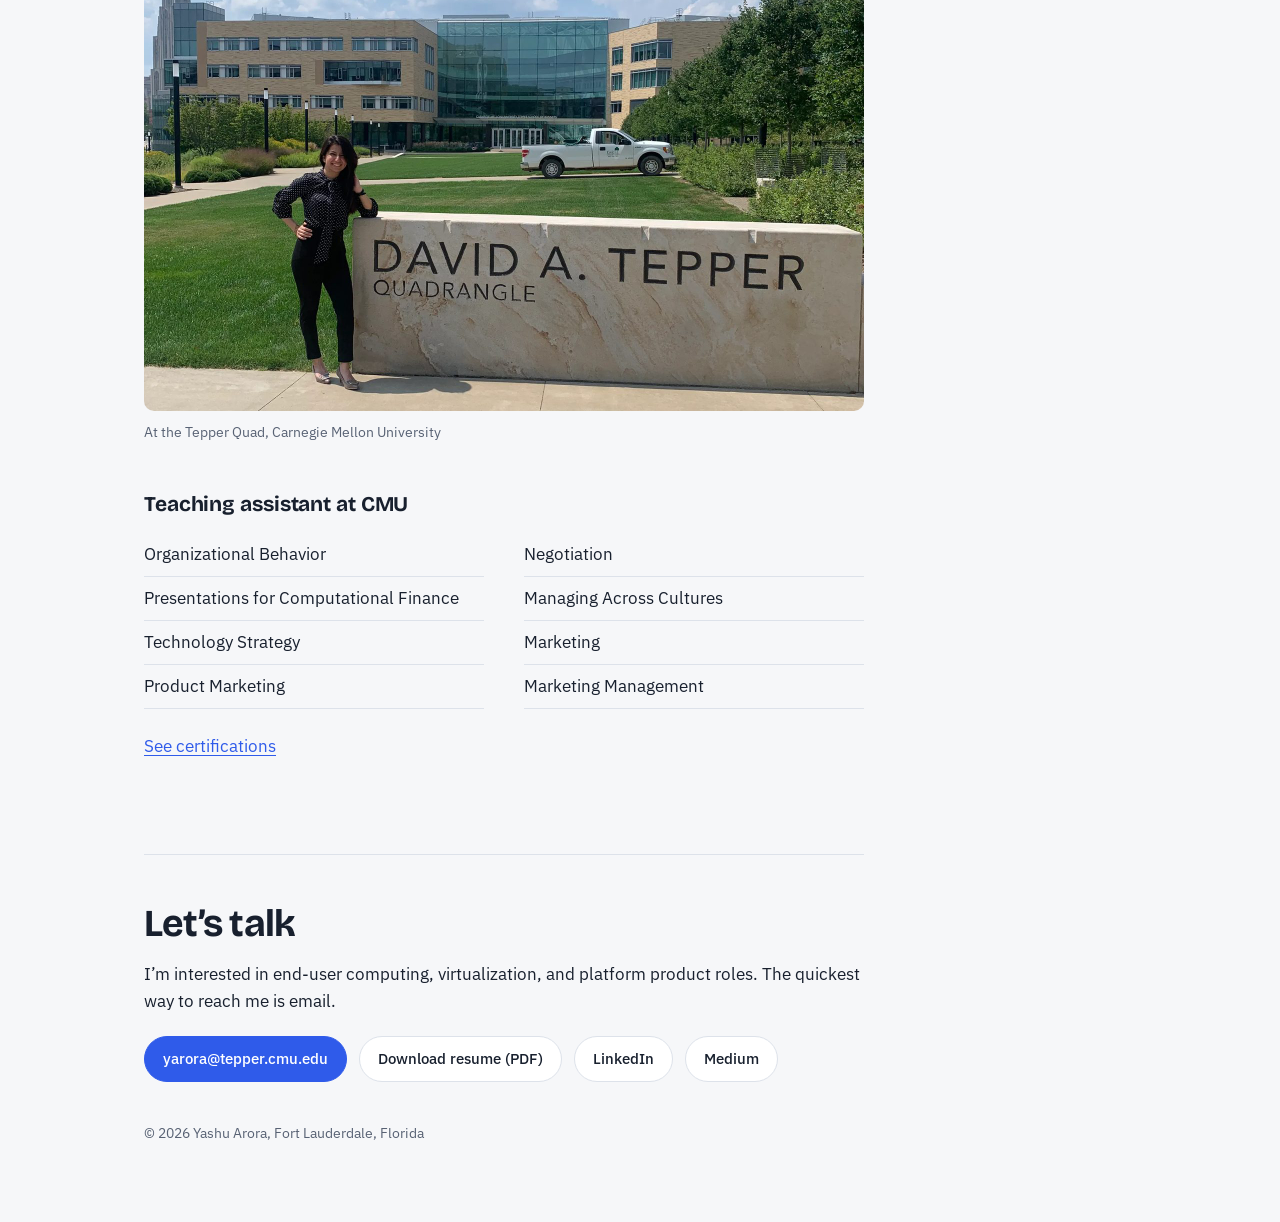
==== commit b5bdaff0: "Update index.html" ====
--- a/index.html
+++ b/index.html
@@ -208,6 +208,7 @@
       <a href="#projects">Projects</a>
       <a href="#education">Education</a>
       <a href="#contact">Contact</a>
+      <a href="assets/Yashu_Arora_Resume.pdf" target="_blank" rel="noopener">Resume</a>
     </nav>
     <button class="theme-toggle" type="button" id="themeToggle" aria-label="Switch color theme">Dark mode</button>
   </header>
@@ -225,6 +226,7 @@
           <p class="hero-lede">I build products that make virtual desktops just work for the people using them, and keep IT out of the loop when they don’t.</p>
           <div class="hero-links">
             <a class="btn primary" href="mailto:yarora@tepper.cmu.edu">Email me</a>
+            <a class="btn" href="assets/Yashu_Arora_Resume.pdf" download="Yashu_Arora_Resume.pdf">Download resume (PDF)</a>
             <a class="btn" href="https://www.linkedin.com/in/arorayashu/" target="_blank" rel="noopener">LinkedIn</a>
             <a class="btn" href="https://medium.com/@yashu.sna" target="_blank" rel="noopener">Medium</a>
           </div>
@@ -390,6 +392,7 @@
     <p>I’m interested in end-user computing, virtualization, and platform product roles. The quickest way to reach me is email.</p>
     <div class="contact">
       <a class="btn primary" href="mailto:yarora@tepper.cmu.edu">yarora@tepper.cmu.edu</a>
+      <a class="btn" href="assets/Yashu_Arora_Resume.pdf" download="Yashu_Arora_Resume.pdf">Download resume (PDF)</a>
       <a class="btn" href="https://www.linkedin.com/in/arorayashu/" target="_blank" rel="noopener">LinkedIn</a>
       <a class="btn" href="https://medium.com/@yashu.sna" target="_blank" rel="noopener">Medium</a>
     </div>
